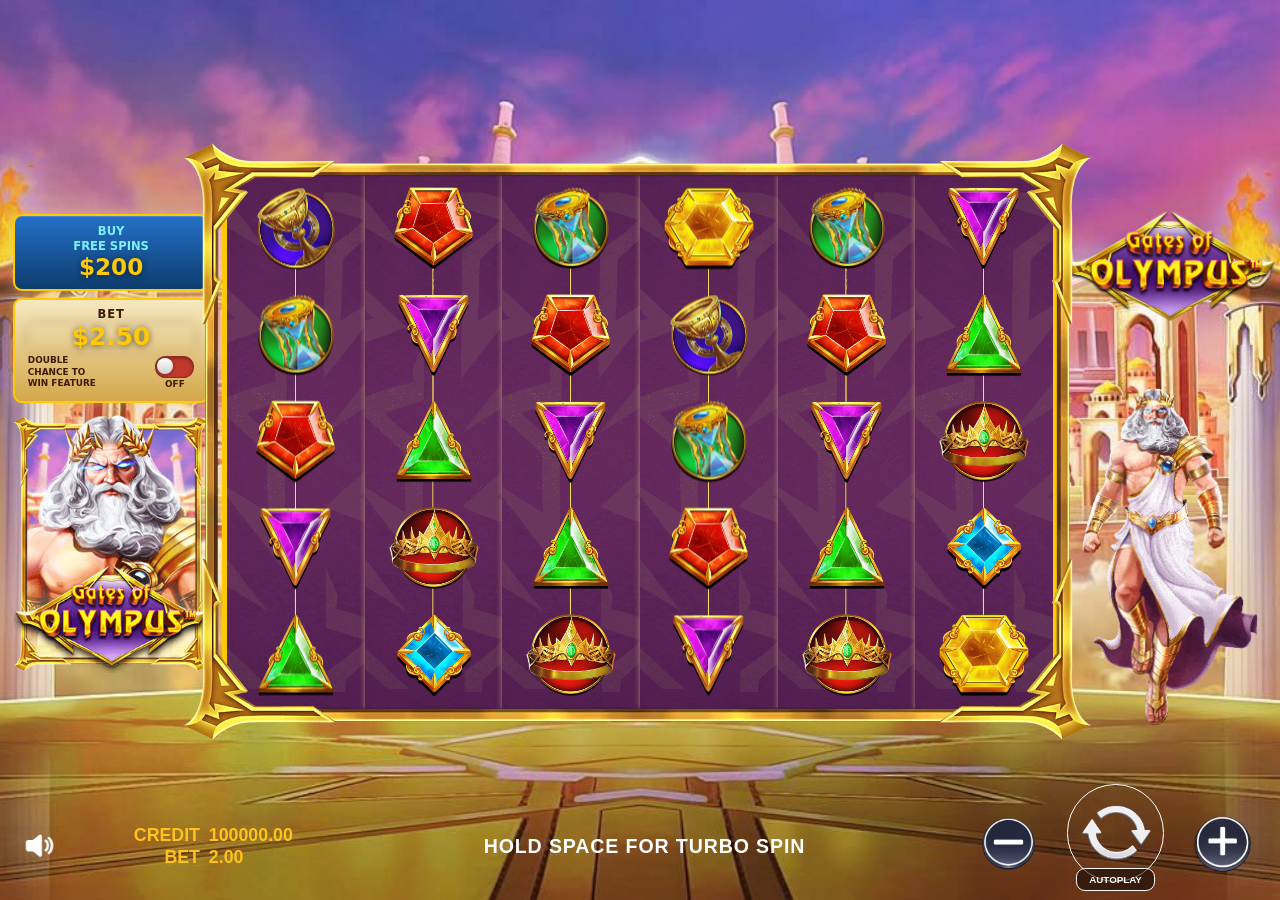
==== docs/index.html @ 94fde140 "test build" ====
<!doctype html>
<html lang="en">
	<head>
		<meta charset="UTF-8">
		<meta name="viewport" content="width=device-width, initial-scale=1.0">
		<link rel="shortcut icon" href="./assets/img/favicon.ico">
		<title>Gates of Olympus</title>
		<script type="module" crossorigin="" src="./js/index.min.js?v=1778188775209"></script>
		<link rel="modulepreload" crossorigin="" href="./js/common.min.js?v=1778188775209">
		<link rel="stylesheet" crossorigin="" href="./css/index.min.css?v=1778188775209">
	</head>
	<body>
		<div class="wrapper">
			<main class="page">
				<div class="page__container">
					<div class="game">
						<div class="game__wrap">
							<div class="game__mobile-logo">
								<source srcset="./assets/img/logo-mobile.png" type="image/png">
								<img alt="Logo" src="./assets/img/logo-mobile.png">
							</div>
							<div class="game__amount">
								<source srcset="./assets/img/board.png" type="image/png">
								<img alt="" src="./assets/img/board.png">
								<div class="game__amount-content">
									<span class="game__amount-label">WIN</span>
									<span class="game__amount-value">0.00</span>
								</div>
							</div>
							<div class="game__field">
								<div class="game__left">
									<div class="side-panel">
										<div class="side-panel__buy">
											<span class="side-panel__buy-label">
												BUY
												<br>
												FREE SPINS
											</span>
											<span class="side-panel__buy-price">$200</span>
										</div>
										<div class="side-panel__bet">
											<span class="side-panel__bet-label">BET</span>
											<span class="side-panel__bet-amount">$2.50</span>
											<div class="side-panel__bet-footer">
												<span class="side-panel__bet-desc">
													DOUBLE
													<br>
													CHANCE TO
													<br>
													WIN FEATURE
												</span>
												<button class="side-panel__toggle" aria-pressed="false">
													<span class="side-panel__toggle-track">
														<span class="side-panel__toggle-thumb"></span>
													</span>
													<span class="side-panel__toggle-label">OFF</span>
												</button>
											</div>
										</div>
										<div class="side-panel__poster">
											<source srcset="./assets/img/zeus-poster.png" type="image/png">
											<img alt="Zeus poster" src="./assets/img/zeus-poster.png">
										</div>
									</div>
								</div>
								<div class="drum">
									<div class="drum__spinner">
										<div class="drum__column">
											<div class="drum__image">
												<source srcset="./assets/img/icon/icon-1.png" type="image/png">
												<img alt="Icon game" src="./assets/img/icon/icon-1.png">
											</div>
											<div class="drum__image">
												<source srcset="./assets/img/icon/icon-2.png" type="image/png">
												<img alt="Icon game" src="./assets/img/icon/icon-2.png">
											</div>
											<div class="drum__image">
												<source srcset="./assets/img/icon/icon-3.png" type="image/png">
												<img alt="Icon game" src="./assets/img/icon/icon-3.png">
											</div>
											<div class="drum__image">
												<source srcset="./assets/img/icon/icon-4.png" type="image/png">
												<img alt="Icon game" src="./assets/img/icon/icon-4.png">
											</div>
											<div class="drum__image">
												<source srcset="./assets/img/icon/icon-5.png" type="image/png">
												<img alt="Icon game" src="./assets/img/icon/icon-5.png">
											</div>
										</div>
										<div class="drum__column">
											<div class="drum__image">
												<source srcset="./assets/img/icon/icon-5.png" type="image/png">
												<img alt="Icon game" src="./assets/img/icon/icon-5.png">
											</div>
											<div class="drum__image">
												<source srcset="./assets/img/icon/icon-6.png" type="image/png">
												<img alt="Icon game" src="./assets/img/icon/icon-6.png">
											</div>
											<div class="drum__image">
												<source srcset="./assets/img/icon/icon-7.png" type="image/png">
												<img alt="Icon game" src="./assets/img/icon/icon-7.png">
											</div>
											<div class="drum__image">
												<source srcset="./assets/img/icon/icon-8.png" type="image/png">
												<img alt="Icon game" src="./assets/img/icon/icon-8.png">
											</div>
											<div class="drum__image">
												<source srcset="./assets/img/icon/icon-1.png" type="image/png">
												<img alt="Icon game" src="./assets/img/icon/icon-1.png">
											</div>
										</div>
										<div class="drum__column">
											<div class="drum__image">
												<source srcset="./assets/img/icon/icon-1.png" type="image/png">
												<img alt="Icon game" src="./assets/img/icon/icon-1.png">
											</div>
											<div class="drum__image">
												<source srcset="./assets/img/icon/icon-2.png" type="image/png">
												<img alt="Icon game" src="./assets/img/icon/icon-2.png">
											</div>
											<div class="drum__image">
												<source srcset="./assets/img/icon/icon-3.png" type="image/png">
												<img alt="Icon game" src="./assets/img/icon/icon-3.png">
											</div>
											<div class="drum__image">
												<source srcset="./assets/img/icon/icon-4.png" type="image/png">
												<img alt="Icon game" src="./assets/img/icon/icon-4.png">
											</div>
											<div class="drum__image">
												<source srcset="./assets/img/icon/icon-5.png" type="image/png">
												<img alt="Icon game" src="./assets/img/icon/icon-5.png">
											</div>
										</div>
										<div class="drum__column">
											<div class="drum__image">
												<source srcset="./assets/img/icon/icon-5.png" type="image/png">
												<img alt="Icon game" src="./assets/img/icon/icon-5.png">
											</div>
											<div class="drum__image">
												<source srcset="./assets/img/icon/icon-6.png" type="image/png">
												<img alt="Icon game" src="./assets/img/icon/icon-6.png">
											</div>
											<div class="drum__image">
												<source srcset="./assets/img/icon/icon-7.png" type="image/png">
												<img alt="Icon game" src="./assets/img/icon/icon-7.png">
											</div>
											<div class="drum__image">
												<source srcset="./assets/img/icon/icon-8.png" type="image/png">
												<img alt="Icon game" src="./assets/img/icon/icon-8.png">
											</div>
											<div class="drum__image">
												<source srcset="./assets/img/icon/icon-1.png" type="image/png">
												<img alt="Icon game" src="./assets/img/icon/icon-1.png">
											</div>
										</div>
										<div class="drum__column">
											<div class="drum__image">
												<source srcset="./assets/img/icon/icon-1.png" type="image/png">
												<img alt="Icon game" src="./assets/img/icon/icon-1.png">
											</div>
											<div class="drum__image">
												<source srcset="./assets/img/icon/icon-2.png" type="image/png">
												<img alt="Icon game" src="./assets/img/icon/icon-2.png">
											</div>
											<div class="drum__image">
												<source srcset="./assets/img/icon/icon-3.png" type="image/png">
												<img alt="Icon game" src="./assets/img/icon/icon-3.png">
											</div>
											<div class="drum__image">
												<source srcset="./assets/img/icon/icon-4.png" type="image/png">
												<img alt="Icon game" src="./assets/img/icon/icon-4.png">
											</div>
											<div class="drum__image">
												<source srcset="./assets/img/icon/icon-5.png" type="image/png">
												<img alt="Icon game" src="./assets/img/icon/icon-5.png">
											</div>
										</div>
										<div class="drum__column">
											<div class="drum__image">
												<source srcset="./assets/img/icon/icon-5.png" type="image/png">
												<img alt="Icon game" src="./assets/img/icon/icon-5.png">
											</div>
											<div class="drum__image">
												<source srcset="./assets/img/icon/icon-6.png" type="image/png">
												<img alt="Icon game" src="./assets/img/icon/icon-6.png">
											</div>
											<div class="drum__image">
												<source srcset="./assets/img/icon/icon-7.png" type="image/png">
												<img alt="Icon game" src="./assets/img/icon/icon-7.png">
											</div>
											<div class="drum__image">
												<source srcset="./assets/img/icon/icon-8.png" type="image/png">
												<img alt="Icon game" src="./assets/img/icon/icon-8.png">
											</div>
											<div class="drum__image">
												<source srcset="./assets/img/icon/icon-1.png" type="image/png">
												<img alt="Icon game" src="./assets/img/icon/icon-1.png">
											</div>
										</div>
									</div>
								</div>
								<div class="game__right">
									<div class="game__logo">
										<source srcset="./assets/img/logo.png" type="image/png">
										<img alt="Logo" src="./assets/img/logo.png">
									</div>
									<div class="game__zeus">
										<source srcset="./assets/img/zeus.gif" type="image/gif">
										<img alt="Zeus" src="./assets/img/zeus.gif">
									</div>
								</div>
							</div>
						</div>
						<div class="menu">
							<div class="menu__container">
								<div class="menu__left">
									<div class="menu__wrap-icon">
										<a href="#" class="menu__sound">
											<source srcset="./assets/img/button/sound.png" type="image/png">
											<img alt="Sound" src="./assets/img/button/sound.png">
										</a>
									</div>
									<div class="menu__bonus">
										<div class="menu__balance-row">
											<span>Credit</span>
											<div class="menu__info">
												<span class="number">100,000.00</span>
											</div>
										</div>
										<div class="menu__bet-row">
											<span>Bet</span>
											<div class="menu__credit">
												<span class="number">2.00</span>
											</div>
										</div>
									</div>
								</div>
								<div class="menu__center">
									<p class="menu__title">HOLD SPACE FOR TURBO SPIN</p>
								</div>
								<div class="menu__right">
									<a href="#" class="menu__minus menu__button-arrow bottom">
										<source srcset="./assets/img/button/minus.png" type="image/png">
										<img alt="Minus" src="./assets/img/button/minus.png">
									</a>
									<a href="#" class="menu__button-spin">
										<source srcset="./assets/img/button/arrows.png" type="image/png">
										<img alt="Spin" src="./assets/img/button/arrows.png">
										<div class="menu__button-auto">
											<span class="menu__autoplay-label">AUTOPLAY</span>
										</div>
									</a>
									<a href="#" class="menu__plus menu__button-arrow">
										<source srcset="./assets/img/button/plus.png" type="image/png">
										<img alt="Plus" src="./assets/img/button/plus.png">
									</a>
								</div>
							</div>
						</div>
						<div class="popup">
							<div class="popup__overlay"></div>
							<div class="popup__content">
								<div class="popup__inner">
									<h2 class="popup__title">Congratulations!</h2>
									<p class="popup__text">Ready to continue playing?</p>
									<a class="cta-button" href="#">Download Now</a>
								</div>
							</div>
						</div>
					</div>
				</div>
			</main>
		</div>
		<div class="rotate-overlay">
			<div class="rotate-overlay__content">
				<svg xmlns="http://www.w3.org/2000/svg" viewbox="0 0 24 24" fill="none" stroke="currentColor" stroke-width="1.5">
					<rect x="4" y="2" width="16" height="20" rx="2"></rect>
					<path d="M12 18h.01"></path>
				</svg>
				<p>Please rotate your device to portrait mode</p>
			</div>
		</div>
	</body>
</html>
---- docs/css/index.min.css ----
*{padding:0;margin:0;border:0rem}*,*:before,*:after{box-sizing:border-box}*:before,*:after{display:inline-block}html,body{height:100%}body{line-height:1;scrollbar-gutter:stable;-ms-text-size-adjust:100%;-moz-text-size-adjust:100%;-webkit-text-size-adjust:100%;-webkit-font-smoothing:antialiased;-moz-osx-font-smoothing:grayscale}input,button,textarea{font-family:inherit;font-size:inherit;line-height:inherit;color:inherit;background-color:transparent}input,textarea{width:100%}label{display:inline-block}button,select,option{cursor:pointer}a{display:inline-block;color:inherit;text-decoration:none}ul li{list-style:none}img{max-width:100%;height:auto;vertical-align:middle}h1,h2,h3,h4,h5,h6{font-weight:inherit;font-size:inherit}address{font-style:normal}body{min-width:23.4375rem;color:#000;font-family:system-ui,-apple-system,BlinkMacSystemFont,Segoe UI,Roboto,sans-serif;font-size:1rem}[data-fls-scrolllock] body{overflow:hidden;touch-action:none;overscroll-behavior:none}.wrapper{min-height:100%;display:flex;flex-direction:column;overflow:clip}.wrapper>main{flex:1 1 auto}.wrapper>*{min-width:0}.rotate-overlay{display:none;position:fixed;top:0;left:0;width:100%;height:100vh;height:100dvh;z-index:99999;background:#000;align-items:center;justify-content:center}.rotate-overlay__content{display:flex;flex-direction:column;align-items:center;gap:1.5rem;color:#fff;text-align:center;padding:1.25rem}.rotate-overlay__content svg{width:6.25rem;height:6.25rem;animation:rotate-hint 1.5s ease-in-out infinite alternate}.rotate-overlay__content p{font-size:2.5rem;max-width:36rem;line-height:1.4}@keyframes rotate-hint{0%{transform:rotate(0)}to{transform:rotate(-90deg)}}.page{background:url(../assets/img/bg.jpg) center/cover no-repeat;min-height:100vh;min-height:100dvh;display:flex;align-items:center;justify-content:center}.page__container{display:flex;align-items:center;justify-content:center;height:100%;width:100%}.game{width:100%;height:max-content;position:relative;z-index:5;margin-bottom:5rem}.game__wrap{width:100%;height:100%;display:flex;flex-direction:column;align-items:center}.game__amount{display:flex;align-items:center;justify-content:center;max-width:28.75rem;margin-bottom:-1.25rem;position:relative;z-index:2;opacity:0;transition:opacity .4s ease}.game__amount.visible{opacity:1}.game__amount img{width:100%;height:100%;display:block}.game__amount-content{position:absolute;inset:0;display:flex;flex-direction:column;align-items:center;justify-content:center;pointer-events:none;margin-bottom:0.5rem}.game__amount-label{font-family:Arial Black,Arial,sans-serif;font-size:0.875rem;font-weight:900;text-transform:uppercase;letter-spacing:0.1875rem;color:#fdc909;text-shadow:0 0.0625rem 0.25rem rgba(0,0,0,.7);line-height:1}.game__amount-value{font-family:Arial Black,Arial,sans-serif;font-size:1.75rem;font-weight:900;line-height:1.1;background:linear-gradient(180deg,#fff7a0,gold 40%,#ff8c00);-webkit-background-clip:text;background-clip:text;color:transparent;-webkit-text-stroke:0.0625rem rgba(180,80,0,.4);filter:drop-shadow(0 0.125rem 0.375rem rgba(0,0,0,.6))}.game__amount.win-enter .game__amount-value{animation:winAmountPop .5s cubic-bezier(.34,1.56,.64,1) forwards}@keyframes winAmountPop{0%{transform:scale(.4);opacity:0}60%{transform:scale(1.15);opacity:1}to{transform:scale(1);opacity:1}}.game__field{display:flex;align-items:center;justify-content:space-between;gap:0.3125rem;width:100%}.game__left{display:flex;align-items:center;justify-content:center}.game__right{display:flex;flex-direction:column;justify-content:space-around;gap:2.5rem}.game__left,.game__right{max-width:13.75rem;width:100%}.game__logo img{width:100%;height:100%;scale:1.25}.game__zeus img{width:100%;height:100%;scale:1.35}.game__mobile-logo{display:none}.side-panel{display:flex;flex-direction:column;gap:0.5rem;width:100%}.side-panel__buy{background:linear-gradient(180deg,#2470c8,#0d3d6e);border:0.1875rem solid #fdc909;border-radius:0.625rem;padding:0.625rem 0.875rem;text-align:center;box-shadow:0 0 0.75rem #f6c98b80,inset 0 0.0625rem #ffffff26;transition:transform .2s ease}.side-panel__buy-label{display:block;color:#7ef0ff;font-size:0.8125rem;font-weight:900;text-transform:uppercase;line-height:1.25;letter-spacing:.0.3125rem}.side-panel__buy-price{display:block;font-size:1.625rem;font-weight:900;margin-top:0.125rem;line-height:1.1;color:#fdc909;filter:drop-shadow(0 0.125rem 0.25rem rgba(0,0,0,.6))}.side-panel__bet{background:url(../../../assets/img/panel-bg.png) center/cover no-repeat,linear-gradient(180deg,#f5e8c0,#d4a84b);border:0.1875rem solid #fdc909;border-radius:0.625rem;padding:0.625rem 0.875rem 0.75rem;text-align:center;box-shadow:0 0 0.625rem #f6c98b66}.side-panel__bet-label{display:block;color:#3d1a00;font-size:0.8125rem;font-weight:900;text-transform:uppercase;letter-spacing:0.0625rem;line-height:1;margin-bottom:0.125rem}.side-panel__bet-amount{display:block;font-size:1.75rem;font-weight:900;line-height:1.1;color:#fdc909;box-shadow:0 0 0.625rem #f6c98b66;filter:drop-shadow(0 0.125rem 0.25rem rgba(0,0,0,.6))}.side-panel__bet-footer{display:flex;align-items:center;justify-content:space-between;gap:0.375rem;margin-top:0.375rem}.side-panel__bet-desc{color:#3d1a00;font-size:0.625rem;font-weight:900;text-transform:uppercase;line-height:1.3;text-align:left}.side-panel__toggle{background:none;border:none;padding:0;cursor:pointer;display:flex;flex-direction:column;align-items:center;gap:0.1875rem;flex-shrink:0;-webkit-tap-highlight-color:transparent}.side-panel__toggle-track{display:block;width:2.75rem;height:1.5rem;background:#c0392b;border-radius:0.75rem;border:0.125rem solid rgba(0,0,0,.25);position:relative;transition:background .25s ease;box-shadow:inset 0 0.125rem 0.25rem #0000004d}.side-panel__toggle-thumb{display:block;width:1.125rem;height:1.125rem;background:linear-gradient(180deg,#fff,#d0d0d0);border-radius:50%;position:absolute;top:0.0625rem;left:0.0625rem;transition:transform .25s ease;box-shadow:0 0.0625rem 0.25rem #0006}.side-panel__toggle-label{display:block;color:#3d1a00;font-size:0.625rem;font-weight:900;text-transform:uppercase;letter-spacing:.0.3125rem;line-height:1}.side-panel__toggle[aria-pressed=true] .side-panel__toggle-track{background:#27ae60}.side-panel__toggle[aria-pressed=true] .side-panel__toggle-thumb{transform:translate(1.25rem)}.side-panel__toggle[aria-pressed=true] .side-panel__toggle-label{color:#1a5c00}.side-panel__poster img{width:100%;height:100%}.drum{display:flex;align-items:center;justify-content:space-around;position:relative;max-width:62.5rem;width:100%;padding:0.625rem;border-radius:1rem}.drum:after{position:absolute;content:"";top:52%;left:50%;width:115%;height:122%;transform:translate(-50%,-50%);background:url(../assets/img/frame.png) center/cover no-repeat;z-index:10;pointer-events:none}.drum__spinner{width:100%;height:100%;display:grid;grid-template-columns:repeat(6,1fr);position:relative;z-index:10;border:0.375rem solid #fdc909;box-shadow:0 0 0.375rem #f6c98b99;border-radius:0.75rem;overflow:hidden}.drum__column{position:relative;overflow:hidden;z-index:10;background:url(../assets/img/bg-spin.png) center/cover no-repeat;box-shadow:0 0 0.375rem #f6c98b99;height:37.5rem}.drum__column:not(:first-child),.drum__column:not(:last-child){margin:0.125rem .0.3125rem}.drum__strip{display:flex;flex-direction:column;will-change:transform;filter:blur(0);transition:filter .3s ease-in-out}.drum__strip.active{filter:blur(0.0625rem)}.drum__image{display:flex;align-items:center;justify-content:center;width:100%;height:7.5rem;flex-shrink:0;padding:0.875rem}.drum__image img{max-width:100%;max-height:100%;width:auto;height:100%;object-fit:contain}.bigwin-animation{animation:pulse .3s ease-in-out infinite alternate}.smallwin-animation{animation:pulse .5s ease-in-out 2}@keyframes pulse{0%{box-shadow:0 0 0.375rem #f6c98b99}to{box-shadow:0 0 1.875rem #ffd700e6,0 0 3.75rem #ffd70080}}.win-fire{position:absolute;inset:0;background:url(../../../assets/img/win-fire.webp) center/cover no-repeat;pointer-events:none;z-index:1;border-radius:0.25rem;opacity:0;animation:winFireAppear .3s ease forwards}@keyframes winFireAppear{0%{opacity:0;transform:scale(.9)}to{opacity:.75;transform:scale(1)}}.drum__image.winning img{position:relative;z-index:2}.win-flash{position:absolute;width:1.25rem;height:1.25rem;background:radial-gradient(circle,rgb(255,255,255) 0%,rgba(255,215,0,.8) 50%,transparent 70%);border-radius:50%;pointer-events:none;animation:flash .6s ease-out forwards;z-index:100}@keyframes flash{0%{transform:scale(0);opacity:1}to{transform:scale(3);opacity:0}}.win-line-svg{opacity:0;transition:opacity .3s ease}.win-line-svg.visible{opacity:1}.win-line{fill:none;stroke:#fc0;stroke-linecap:round;stroke-linejoin:round;filter:drop-shadow(0 0 0.5rem rgba(255,200,0,.8)) drop-shadow(0 0 0.9375rem rgba(255,150,0,.6));animation:lineGlow .5s ease-in-out infinite alternate}.win-line-dot{fill:#fff;stroke:#fc0;filter:drop-shadow(0 0 0.375rem rgba(255,200,0,.9));animation:dotPulse .4s ease-in-out infinite alternate}@keyframes lineGlow{0%{filter:drop-shadow(0 0 0.5rem rgba(255,200,0,.8)) drop-shadow(0 0 0.9375rem rgba(255,150,0,.6))}to{filter:drop-shadow(0 0 0.75rem rgb(255,200,0)) drop-shadow(0 0 1.5625rem rgba(255,150,0,.8))}}@keyframes dotPulse{0%{opacity:.8}to{opacity:1}}.drum__image.dimmed{filter:brightness(.4);transition:filter .3s ease}.drum__image.winning{animation:wobble .4s ease-in-out infinite;filter:brightness(1.1) drop-shadow(0 0 0.5rem rgba(255,215,0,.8));z-index:20;position:relative}@keyframes wobble{0%{transform:rotate(0)}25%{transform:rotate(5deg)}50%{transform:rotate(0)}75%{transform:rotate(-5deg)}to{transform:rotate(0)}}.paylines-svg{opacity:0;transition:opacity .3s ease}.paylines-svg.visible{opacity:1}.payline{fill:none;stroke:#fdc909;stroke-linecap:round;stroke-linejoin:round;paint-order:stroke fill;filter:drop-shadow(0 0 0.25rem rgba(0,0,0,.5))}.payline-stroke{fill:none;stroke:#d53404;stroke-linecap:round;stroke-linejoin:round}.menu{font-family:Arial Black,Arial,sans-serif;position:fixed;bottom:0;left:0;width:100%;height:7.5rem;z-index:10;color:#fff;padding:0.625rem 0;text-transform:uppercase}.menu img{width:100%;height:100%}.menu__container{display:flex;align-items:center;justify-content:space-between;height:100%}.menu__left{display:flex;align-items:center;justify-content:space-between;gap:1.25rem}.menu__wrap-icon{display:flex;align-items:center;justify-content:center}.menu__column{display:flex;flex-direction:column}.menu__sound,.menu__button-spin,.menu__minus,.menu__plus{width:2.5rem;height:2.5rem;transition:all .3s ease;position:relative}.menu__sound:hover,.menu__button-spin:hover,.menu__minus:hover,.menu__plus:hover{transform:scale(1.1)}.menu__sound:active,.menu__button-spin:active,.menu__minus:active,.menu__plus:active{transform:scale(.95)}.menu__button-spin{padding:0.5rem 0.125rem 0.125rem;width:6.875rem;height:6.875rem;border-radius:50%;border:0.125rem solid #fff;display:flex;align-items:center;justify-content:center;position:relative;margin-bottom:1.875rem}.menu__button-spin img{animation:spin-attention 5s ease-in-out infinite;transform-origin:center;object-fit:contain}@keyframes spin-attention{0%{transform:rotate(0)}10%{transform:rotate(20deg)}20%{transform:rotate(-15deg)}30%{transform:rotate(10deg)}40%{transform:rotate(0)}to{transform:rotate(0)}}.menu__button-spin.disabled{pointer-events:none;opacity:.6;filter:grayscale(1)}.menu__button-spin.disabled img{animation-play-state:paused}.menu__sound{width:3.75rem;height:3.75rem}.menu__sound.sound-off{opacity:.5;filter:grayscale(1)}.menu__sound.sound-off:before,.menu__sound.sound-off:after{content:"";position:absolute;top:50%;left:50%;width:100%;height:0.125rem;background:red;transform-origin:center;z-index:2;box-shadow:0 0 0.25rem #000c}.menu__sound.sound-off:before{transform:translate(-50%,-50%) rotate(45deg)}.menu__sound.sound-off:after{transform:translate(-50%,-50%) rotate(-45deg)}.menu__sound.sound-off:hover{opacity:.7}.menu__balance-row,.menu__bet-row{display:grid;grid-template-columns:1fr 1fr;gap:0.625rem;font-weight:700;font-size:1.25rem;line-height:120%}.menu__balance-row span:first-child,.menu__bet-row span:first-child{text-align:right;color:#ffc21b}.menu__credit,.menu__info{width:8.125rem}.menu__title{font-size:1.375rem;font-weight:900;line-height:120%;text-transform:uppercase;letter-spacing:0.0625rem}.menu__bet-display{margin-top:0.375rem}.menu__bet-display span:first-child{color:#ffc21b}.menu__autoplay-label{display:block;color:#fff;font-size:0.6875rem;font-weight:900;text-align:center;text-transform:uppercase;letter-spacing:.0.3125rem}.menu__button-auto{display:flex;flex-direction:column;align-items:center;justify-content:center;background:#00000080;border:0.125rem solid rgb(255,255,255);border-radius:0.625rem;padding:0.375rem 0.875rem;min-width:5rem;transition:all .2s ease;position:absolute;bottom:-10%}.menu__button-auto:hover{background:#000000b3;border-color:#fdc909}.menu__right{display:flex;align-items:center;justify-content:space-between;gap:0.9375rem;transition:opacity .3s ease}.menu__right.hidden{opacity:0;transform:scale(.8);pointer-events:none}.menu__right span{display:inline-block}.menu__minus,.menu__plus{width:6.25rem;height:6.25rem;border-radius:50%;overflow:hidden}.popup{position:fixed;top:0;left:0;width:100%;height:100%;z-index:1000;opacity:0;visibility:hidden;transition:opacity .5s ease,visibility .5s ease}.popup.show{opacity:1;visibility:visible}.popup.show .popup__overlay{opacity:1}.popup.show .popup__content{scale:1;opacity:1}.popup__overlay{position:absolute;top:0;left:0;width:100%;height:100%;background:#000000a6;-webkit-backdrop-filter:blur(0.625rem);backdrop-filter:blur(0.625rem);opacity:0;transition:opacity .5s ease}.popup__content{position:absolute;top:50%;left:50%;transform:translate(-50%,-50%);scale:.7;opacity:0;transition:all .5s cubic-bezier(.68,-.55,.265,1.55);z-index:100}.popup__inner{background-color:#5b2457;border:0.25rem solid #ffd700;border-radius:1.875rem;padding:3.125rem 3.75rem;text-align:center;box-shadow:0 1.25rem 3.75rem #ffd7004d,0 0 2.5rem #ff6b9d66,inset 0 0.125rem 1.25rem #ffffff1a;position:relative;overflow:hidden;display:flex;flex-direction:column;align-items:center;justify-content:center}.popup__title{font-size:3rem;font-weight:700;color:gold;text-shadow:0 0 1.25rem rgba(255,215,0,.5),0 0.25rem 0.5rem rgba(0,0,0,.5);margin-bottom:1.25rem;text-transform:uppercase;letter-spacing:0.125rem;animation:titleGlow 2s ease-in-out infinite}.popup__text{font-size:1.5rem;font-weight:600;color:#fff;margin-bottom:2.5rem;text-shadow:0 0.125rem 0.25rem rgba(0,0,0,.5)}.cta-button{background-color:#298c01;color:#fff;padding:0.9375rem 1.5625rem;font-size:1.375rem;font-weight:700;border-radius:0.75rem;border:0.125rem solid #fff;text-align:center;animation:ctaPulse 1.5s ease-in-out infinite}@keyframes ctaPulse{0%{transform:scale(1);box-shadow:0 0 #298c01b3}50%{transform:scale(1.05);box-shadow:0 0 1.25rem 0.625rem #298c014d}to{transform:scale(1);box-shadow:0 0 #298c0100}}.confetti-canvas{position:fixed;top:0;left:0;width:100%;height:100%;pointer-events:none;z-index:99;opacity:0;transition:opacity .3s ease}.popup.show .confetti-canvas{opacity:1}.confetti-canvas canvas{display:block}@media not (max-width:90em){[class*=__container]{padding-left:0.9375rem}[class*=__container]{padding-right:0.9375rem}}@media (max-width:90em)and (pointer:coarse){.drum:after{display:none!important}}@media (max-width:75em)and (pointer:coarse){.game__field{justify-content:center}.game__left,.game__right{display:none!important}.menu__center{display:none}}@media (max-width:61.99875em)and (pointer:coarse){.menu__right{right:3%;top:-135%}}@media (max-height:50em)and (pointer:coarse){.drum__column{height:27.5rem}.drum__image{height:6.875rem}}@media (max-width:47.99875em)and (pointer:coarse){.page{align-items:flex-start}.page__container{padding-top:1.25rem;flex-direction:column}.game__amount-label{font-size:0.875rem}.game__amount-value{font-size:1.75rem}.game__mobile-logo{display:block;max-width:25rem;width:100%}.game__mobile-logo img{width:100%;height:100%}.side-panel{display:none}.drum__spinner{grid-template-columns:repeat(3,1fr)}.drum__column{height:26.25rem}.drum__column:nth-child(4),.drum__column:nth-child(5){display:none}.drum__image{height:8.75rem;padding:0.625rem}.menu__column{flex-direction:column}.menu__button-spin{width:5.625rem;height:5.625rem}.menu__balance-row,.menu__bet-row{grid-template-columns:1fr;gap:0}.menu__balance-row span:first-child,.menu__bet-row span:first-child{text-align:left}.menu__bet-row{margin-top:0.625rem}.menu__button-auto{font-size:0.75rem;padding-inline:0.5rem;bottom:-15%}.menu__right{top:-20%;gap:0.3125rem}.menu__minus,.menu__plus{width:3.75rem;height:3.75rem}.popup__inner{padding:2.5rem 1.875rem;border-radius:1.25rem;border-width:0.1875rem}.popup__title{font-size:1.5rem;margin-bottom:0.9375rem}.popup__text{font-size:1rem;margin-bottom:1.875rem}}@media (pointer:coarse)and (orientation:landscape)and (max-height:31.25rem){.rotate-overlay{display:flex;overflow:hidden;touch-action:none;overscroll-behavior:none}}@media (max-width:29.99875em)and (pointer:coarse){.menu{height:9.375rem}.menu__container{position:relative}.menu__left{align-items:flex-end;gap:0}.menu__column{flex-direction:row}.menu__right{right:0.9375rem}}@media (max-width:29.99875em)and (max-height:50em)and (pointer:coarse){.drum__column{height:19.6875rem!important}.drum__image{height:6.5625rem!important}}@media (max-width:29.99875em){.menu__sound{position:absolute;top:-40%;left:0.9375rem}}@media (not (max-width:23.4375em))and (max-width:90em){[class*=__container]{padding-left:clamp(0.9375rem,0.9375rem + 0vw,0.9375rem)}[class*=__container]{padding-right:clamp(0.9375rem,0.9375rem + 0vw,0.9375rem)}}@media (max-width:23.4375em){[class*=__container]{padding-left:0.9375rem}[class*=__container]{padding-right:0.9375rem}}@media (max-width:1.875em)and (pointer:coarse){.menu{height:auto}.menu__container{width:100%;flex-direction:column}.menu__left{width:100%;flex-direction:row-reverse}.menu__column{flex-direction:row}.menu__sound,.menu__button-spin,.menu__minus,.menu__plus{width:3.75rem;height:3.75rem}.menu__right{position:absolute;top:-135%;right:3%}}
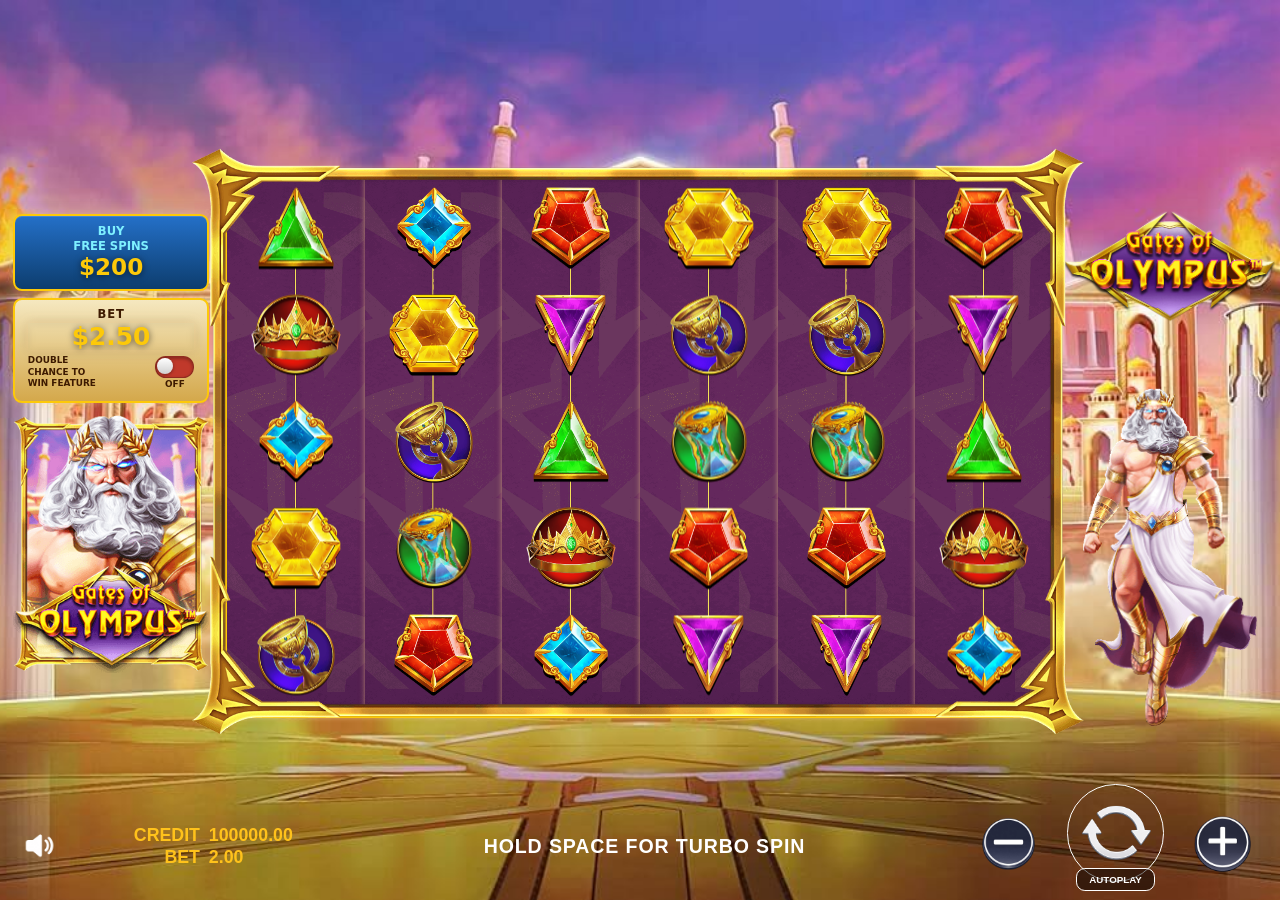
==== commit 14ea11a0: "build fixed" ====
--- a/docs/index.html
+++ b/docs/index.html
@@ -5,9 +5,9 @@
 		<meta name="viewport" content="width=device-width, initial-scale=1.0">
 		<link rel="shortcut icon" href="./assets/img/favicon.ico">
 		<title>Gates of Olympus</title>
-		<script type="module" crossorigin="" src="./js/index.min.js?v=1778188775209"></script>
-		<link rel="modulepreload" crossorigin="" href="./js/common.min.js?v=1778188775209">
-		<link rel="stylesheet" crossorigin="" href="./css/index.min.css?v=1778188775209">
+		<script type="module" crossorigin="" src="./js/index.min.js?v=1778190521930"></script>
+		<link rel="modulepreload" crossorigin="" href="./js/common.min.js?v=1778190521930">
+		<link rel="stylesheet" crossorigin="" href="./css/index.min.css?v=1778190521930">
 	</head>
 	<body>
 		<div class="wrapper">
--- a/docs/css/index.min.css
+++ b/docs/css/index.min.css
@@ -1 +1 @@
-*{padding:0;margin:0;border:0rem}*,*:before,*:after{box-sizing:border-box}*:before,*:after{display:inline-block}html,body{height:100%}body{line-height:1;scrollbar-gutter:stable;-ms-text-size-adjust:100%;-moz-text-size-adjust:100%;-webkit-text-size-adjust:100%;-webkit-font-smoothing:antialiased;-moz-osx-font-smoothing:grayscale}input,button,textarea{font-family:inherit;font-size:inherit;line-height:inherit;color:inherit;background-color:transparent}input,textarea{width:100%}label{display:inline-block}button,select,option{cursor:pointer}a{display:inline-block;color:inherit;text-decoration:none}ul li{list-style:none}img{max-width:100%;height:auto;vertical-align:middle}h1,h2,h3,h4,h5,h6{font-weight:inherit;font-size:inherit}address{font-style:normal}body{min-width:23.4375rem;color:#000;font-family:system-ui,-apple-system,BlinkMacSystemFont,Segoe UI,Roboto,sans-serif;font-size:1rem}[data-fls-scrolllock] body{overflow:hidden;touch-action:none;overscroll-behavior:none}.wrapper{min-height:100%;display:flex;flex-direction:column;overflow:clip}.wrapper>main{flex:1 1 auto}.wrapper>*{min-width:0}.rotate-overlay{display:none;position:fixed;top:0;left:0;width:100%;height:100vh;height:100dvh;z-index:99999;background:#000;align-items:center;justify-content:center}.rotate-overlay__content{display:flex;flex-direction:column;align-items:center;gap:1.5rem;color:#fff;text-align:center;padding:1.25rem}.rotate-overlay__content svg{width:6.25rem;height:6.25rem;animation:rotate-hint 1.5s ease-in-out infinite alternate}.rotate-overlay__content p{font-size:2.5rem;max-width:36rem;line-height:1.4}@keyframes rotate-hint{0%{transform:rotate(0)}to{transform:rotate(-90deg)}}.page{background:url(../assets/img/bg.jpg) center/cover no-repeat;min-height:100vh;min-height:100dvh;display:flex;align-items:center;justify-content:center}.page__container{display:flex;align-items:center;justify-content:center;height:100%;width:100%}.game{width:100%;height:max-content;position:relative;z-index:5;margin-bottom:5rem}.game__wrap{width:100%;height:100%;display:flex;flex-direction:column;align-items:center}.game__amount{display:flex;align-items:center;justify-content:center;max-width:28.75rem;margin-bottom:-1.25rem;position:relative;z-index:2;opacity:0;transition:opacity .4s ease}.game__amount.visible{opacity:1}.game__amount img{width:100%;height:100%;display:block}.game__amount-content{position:absolute;inset:0;display:flex;flex-direction:column;align-items:center;justify-content:center;pointer-events:none;margin-bottom:0.5rem}.game__amount-label{font-family:Arial Black,Arial,sans-serif;font-size:0.875rem;font-weight:900;text-transform:uppercase;letter-spacing:0.1875rem;color:#fdc909;text-shadow:0 0.0625rem 0.25rem rgba(0,0,0,.7);line-height:1}.game__amount-value{font-family:Arial Black,Arial,sans-serif;font-size:1.75rem;font-weight:900;line-height:1.1;background:linear-gradient(180deg,#fff7a0,gold 40%,#ff8c00);-webkit-background-clip:text;background-clip:text;color:transparent;-webkit-text-stroke:0.0625rem rgba(180,80,0,.4);filter:drop-shadow(0 0.125rem 0.375rem rgba(0,0,0,.6))}.game__amount.win-enter .game__amount-value{animation:winAmountPop .5s cubic-bezier(.34,1.56,.64,1) forwards}@keyframes winAmountPop{0%{transform:scale(.4);opacity:0}60%{transform:scale(1.15);opacity:1}to{transform:scale(1);opacity:1}}.game__field{display:flex;align-items:center;justify-content:space-between;gap:0.3125rem;width:100%}.game__left{display:flex;align-items:center;justify-content:center}.game__right{display:flex;flex-direction:column;justify-content:space-around;gap:2.5rem}.game__left,.game__right{max-width:13.75rem;width:100%}.game__logo img{width:100%;height:100%;scale:1.25}.game__zeus img{width:100%;height:100%;scale:1.35}.game__mobile-logo{display:none}.side-panel{display:flex;flex-direction:column;gap:0.5rem;width:100%}.side-panel__buy{background:linear-gradient(180deg,#2470c8,#0d3d6e);border:0.1875rem solid #fdc909;border-radius:0.625rem;padding:0.625rem 0.875rem;text-align:center;box-shadow:0 0 0.75rem #f6c98b80,inset 0 0.0625rem #ffffff26;transition:transform .2s ease}.side-panel__buy-label{display:block;color:#7ef0ff;font-size:0.8125rem;font-weight:900;text-transform:uppercase;line-height:1.25;letter-spacing:.0.3125rem}.side-panel__buy-price{display:block;font-size:1.625rem;font-weight:900;margin-top:0.125rem;line-height:1.1;color:#fdc909;filter:drop-shadow(0 0.125rem 0.25rem rgba(0,0,0,.6))}.side-panel__bet{background:url(../../../assets/img/panel-bg.png) center/cover no-repeat,linear-gradient(180deg,#f5e8c0,#d4a84b);border:0.1875rem solid #fdc909;border-radius:0.625rem;padding:0.625rem 0.875rem 0.75rem;text-align:center;box-shadow:0 0 0.625rem #f6c98b66}.side-panel__bet-label{display:block;color:#3d1a00;font-size:0.8125rem;font-weight:900;text-transform:uppercase;letter-spacing:0.0625rem;line-height:1;margin-bottom:0.125rem}.side-panel__bet-amount{display:block;font-size:1.75rem;font-weight:900;line-height:1.1;color:#fdc909;box-shadow:0 0 0.625rem #f6c98b66;filter:drop-shadow(0 0.125rem 0.25rem rgba(0,0,0,.6))}.side-panel__bet-footer{display:flex;align-items:center;justify-content:space-between;gap:0.375rem;margin-top:0.375rem}.side-panel__bet-desc{color:#3d1a00;font-size:0.625rem;font-weight:900;text-transform:uppercase;line-height:1.3;text-align:left}.side-panel__toggle{background:none;border:none;padding:0;cursor:pointer;display:flex;flex-direction:column;align-items:center;gap:0.1875rem;flex-shrink:0;-webkit-tap-highlight-color:transparent}.side-panel__toggle-track{display:block;width:2.75rem;height:1.5rem;background:#c0392b;border-radius:0.75rem;border:0.125rem solid rgba(0,0,0,.25);position:relative;transition:background .25s ease;box-shadow:inset 0 0.125rem 0.25rem #0000004d}.side-panel__toggle-thumb{display:block;width:1.125rem;height:1.125rem;background:linear-gradient(180deg,#fff,#d0d0d0);border-radius:50%;position:absolute;top:0.0625rem;left:0.0625rem;transition:transform .25s ease;box-shadow:0 0.0625rem 0.25rem #0006}.side-panel__toggle-label{display:block;color:#3d1a00;font-size:0.625rem;font-weight:900;text-transform:uppercase;letter-spacing:.0.3125rem;line-height:1}.side-panel__toggle[aria-pressed=true] .side-panel__toggle-track{background:#27ae60}.side-panel__toggle[aria-pressed=true] .side-panel__toggle-thumb{transform:translate(1.25rem)}.side-panel__toggle[aria-pressed=true] .side-panel__toggle-label{color:#1a5c00}.side-panel__poster img{width:100%;height:100%}.drum{display:flex;align-items:center;justify-content:space-around;position:relative;max-width:62.5rem;width:100%;padding:0.625rem;border-radius:1rem}.drum:after{position:absolute;content:"";top:52%;left:50%;width:115%;height:122%;transform:translate(-50%,-50%);background:url(../assets/img/frame.png) center/cover no-repeat;z-index:10;pointer-events:none}.drum__spinner{width:100%;height:100%;display:grid;grid-template-columns:repeat(6,1fr);position:relative;z-index:10;border:0.375rem solid #fdc909;box-shadow:0 0 0.375rem #f6c98b99;border-radius:0.75rem;overflow:hidden}.drum__column{position:relative;overflow:hidden;z-index:10;background:url(../assets/img/bg-spin.png) center/cover no-repeat;box-shadow:0 0 0.375rem #f6c98b99;height:37.5rem}.drum__column:not(:first-child),.drum__column:not(:last-child){margin:0.125rem .0.3125rem}.drum__strip{display:flex;flex-direction:column;will-change:transform;filter:blur(0);transition:filter .3s ease-in-out}.drum__strip.active{filter:blur(0.0625rem)}.drum__image{display:flex;align-items:center;justify-content:center;width:100%;height:7.5rem;flex-shrink:0;padding:0.875rem}.drum__image img{max-width:100%;max-height:100%;width:auto;height:100%;object-fit:contain}.bigwin-animation{animation:pulse .3s ease-in-out infinite alternate}.smallwin-animation{animation:pulse .5s ease-in-out 2}@keyframes pulse{0%{box-shadow:0 0 0.375rem #f6c98b99}to{box-shadow:0 0 1.875rem #ffd700e6,0 0 3.75rem #ffd70080}}.win-fire{position:absolute;inset:0;background:url(../../../assets/img/win-fire.webp) center/cover no-repeat;pointer-events:none;z-index:1;border-radius:0.25rem;opacity:0;animation:winFireAppear .3s ease forwards}@keyframes winFireAppear{0%{opacity:0;transform:scale(.9)}to{opacity:.75;transform:scale(1)}}.drum__image.winning img{position:relative;z-index:2}.win-flash{position:absolute;width:1.25rem;height:1.25rem;background:radial-gradient(circle,rgb(255,255,255) 0%,rgba(255,215,0,.8) 50%,transparent 70%);border-radius:50%;pointer-events:none;animation:flash .6s ease-out forwards;z-index:100}@keyframes flash{0%{transform:scale(0);opacity:1}to{transform:scale(3);opacity:0}}.win-line-svg{opacity:0;transition:opacity .3s ease}.win-line-svg.visible{opacity:1}.win-line{fill:none;stroke:#fc0;stroke-linecap:round;stroke-linejoin:round;filter:drop-shadow(0 0 0.5rem rgba(255,200,0,.8)) drop-shadow(0 0 0.9375rem rgba(255,150,0,.6));animation:lineGlow .5s ease-in-out infinite alternate}.win-line-dot{fill:#fff;stroke:#fc0;filter:drop-shadow(0 0 0.375rem rgba(255,200,0,.9));animation:dotPulse .4s ease-in-out infinite alternate}@keyframes lineGlow{0%{filter:drop-shadow(0 0 0.5rem rgba(255,200,0,.8)) drop-shadow(0 0 0.9375rem rgba(255,150,0,.6))}to{filter:drop-shadow(0 0 0.75rem rgb(255,200,0)) drop-shadow(0 0 1.5625rem rgba(255,150,0,.8))}}@keyframes dotPulse{0%{opacity:.8}to{opacity:1}}.drum__image.dimmed{filter:brightness(.4);transition:filter .3s ease}.drum__image.winning{animation:wobble .4s ease-in-out infinite;filter:brightness(1.1) drop-shadow(0 0 0.5rem rgba(255,215,0,.8));z-index:20;position:relative}@keyframes wobble{0%{transform:rotate(0)}25%{transform:rotate(5deg)}50%{transform:rotate(0)}75%{transform:rotate(-5deg)}to{transform:rotate(0)}}.paylines-svg{opacity:0;transition:opacity .3s ease}.paylines-svg.visible{opacity:1}.payline{fill:none;stroke:#fdc909;stroke-linecap:round;stroke-linejoin:round;paint-order:stroke fill;filter:drop-shadow(0 0 0.25rem rgba(0,0,0,.5))}.payline-stroke{fill:none;stroke:#d53404;stroke-linecap:round;stroke-linejoin:round}.menu{font-family:Arial Black,Arial,sans-serif;position:fixed;bottom:0;left:0;width:100%;height:7.5rem;z-index:10;color:#fff;padding:0.625rem 0;text-transform:uppercase}.menu img{width:100%;height:100%}.menu__container{display:flex;align-items:center;justify-content:space-between;height:100%}.menu__left{display:flex;align-items:center;justify-content:space-between;gap:1.25rem}.menu__wrap-icon{display:flex;align-items:center;justify-content:center}.menu__column{display:flex;flex-direction:column}.menu__sound,.menu__button-spin,.menu__minus,.menu__plus{width:2.5rem;height:2.5rem;transition:all .3s ease;position:relative}.menu__sound:hover,.menu__button-spin:hover,.menu__minus:hover,.menu__plus:hover{transform:scale(1.1)}.menu__sound:active,.menu__button-spin:active,.menu__minus:active,.menu__plus:active{transform:scale(.95)}.menu__button-spin{padding:0.5rem 0.125rem 0.125rem;width:6.875rem;height:6.875rem;border-radius:50%;border:0.125rem solid #fff;display:flex;align-items:center;justify-content:center;position:relative;margin-bottom:1.875rem}.menu__button-spin img{animation:spin-attention 5s ease-in-out infinite;transform-origin:center;object-fit:contain}@keyframes spin-attention{0%{transform:rotate(0)}10%{transform:rotate(20deg)}20%{transform:rotate(-15deg)}30%{transform:rotate(10deg)}40%{transform:rotate(0)}to{transform:rotate(0)}}.menu__button-spin.disabled{pointer-events:none;opacity:.6;filter:grayscale(1)}.menu__button-spin.disabled img{animation-play-state:paused}.menu__sound{width:3.75rem;height:3.75rem}.menu__sound.sound-off{opacity:.5;filter:grayscale(1)}.menu__sound.sound-off:before,.menu__sound.sound-off:after{content:"";position:absolute;top:50%;left:50%;width:100%;height:0.125rem;background:red;transform-origin:center;z-index:2;box-shadow:0 0 0.25rem #000c}.menu__sound.sound-off:before{transform:translate(-50%,-50%) rotate(45deg)}.menu__sound.sound-off:after{transform:translate(-50%,-50%) rotate(-45deg)}.menu__sound.sound-off:hover{opacity:.7}.menu__balance-row,.menu__bet-row{display:grid;grid-template-columns:1fr 1fr;gap:0.625rem;font-weight:700;font-size:1.25rem;line-height:120%}.menu__balance-row span:first-child,.menu__bet-row span:first-child{text-align:right;color:#ffc21b}.menu__credit,.menu__info{width:8.125rem}.menu__title{font-size:1.375rem;font-weight:900;line-height:120%;text-transform:uppercase;letter-spacing:0.0625rem}.menu__bet-display{margin-top:0.375rem}.menu__bet-display span:first-child{color:#ffc21b}.menu__autoplay-label{display:block;color:#fff;font-size:0.6875rem;font-weight:900;text-align:center;text-transform:uppercase;letter-spacing:.0.3125rem}.menu__button-auto{display:flex;flex-direction:column;align-items:center;justify-content:center;background:#00000080;border:0.125rem solid rgb(255,255,255);border-radius:0.625rem;padding:0.375rem 0.875rem;min-width:5rem;transition:all .2s ease;position:absolute;bottom:-10%}.menu__button-auto:hover{background:#000000b3;border-color:#fdc909}.menu__right{display:flex;align-items:center;justify-content:space-between;gap:0.9375rem;transition:opacity .3s ease}.menu__right.hidden{opacity:0;transform:scale(.8);pointer-events:none}.menu__right span{display:inline-block}.menu__minus,.menu__plus{width:6.25rem;height:6.25rem;border-radius:50%;overflow:hidden}.popup{position:fixed;top:0;left:0;width:100%;height:100%;z-index:1000;opacity:0;visibility:hidden;transition:opacity .5s ease,visibility .5s ease}.popup.show{opacity:1;visibility:visible}.popup.show .popup__overlay{opacity:1}.popup.show .popup__content{scale:1;opacity:1}.popup__overlay{position:absolute;top:0;left:0;width:100%;height:100%;background:#000000a6;-webkit-backdrop-filter:blur(0.625rem);backdrop-filter:blur(0.625rem);opacity:0;transition:opacity .5s ease}.popup__content{position:absolute;top:50%;left:50%;transform:translate(-50%,-50%);scale:.7;opacity:0;transition:all .5s cubic-bezier(.68,-.55,.265,1.55);z-index:100}.popup__inner{background-color:#5b2457;border:0.25rem solid #ffd700;border-radius:1.875rem;padding:3.125rem 3.75rem;text-align:center;box-shadow:0 1.25rem 3.75rem #ffd7004d,0 0 2.5rem #ff6b9d66,inset 0 0.125rem 1.25rem #ffffff1a;position:relative;overflow:hidden;display:flex;flex-direction:column;align-items:center;justify-content:center}.popup__title{font-size:3rem;font-weight:700;color:gold;text-shadow:0 0 1.25rem rgba(255,215,0,.5),0 0.25rem 0.5rem rgba(0,0,0,.5);margin-bottom:1.25rem;text-transform:uppercase;letter-spacing:0.125rem;animation:titleGlow 2s ease-in-out infinite}.popup__text{font-size:1.5rem;font-weight:600;color:#fff;margin-bottom:2.5rem;text-shadow:0 0.125rem 0.25rem rgba(0,0,0,.5)}.cta-button{background-color:#298c01;color:#fff;padding:0.9375rem 1.5625rem;font-size:1.375rem;font-weight:700;border-radius:0.75rem;border:0.125rem solid #fff;text-align:center;animation:ctaPulse 1.5s ease-in-out infinite}@keyframes ctaPulse{0%{transform:scale(1);box-shadow:0 0 #298c01b3}50%{transform:scale(1.05);box-shadow:0 0 1.25rem 0.625rem #298c014d}to{transform:scale(1);box-shadow:0 0 #298c0100}}.confetti-canvas{position:fixed;top:0;left:0;width:100%;height:100%;pointer-events:none;z-index:99;opacity:0;transition:opacity .3s ease}.popup.show .confetti-canvas{opacity:1}.confetti-canvas canvas{display:block}@media not (max-width:90em){[class*=__container]{padding-left:0.9375rem}[class*=__container]{padding-right:0.9375rem}}@media (max-width:90em)and (pointer:coarse){.drum:after{display:none!important}}@media (max-width:75em)and (pointer:coarse){.game__field{justify-content:center}.game__left,.game__right{display:none!important}.menu__center{display:none}}@media (max-width:61.99875em)and (pointer:coarse){.menu__right{right:3%;top:-135%}}@media (max-height:50em)and (pointer:coarse){.drum__column{height:27.5rem}.drum__image{height:6.875rem}}@media (max-width:47.99875em)and (pointer:coarse){.page{align-items:flex-start}.page__container{padding-top:1.25rem;flex-direction:column}.game__amount-label{font-size:0.875rem}.game__amount-value{font-size:1.75rem}.game__mobile-logo{display:block;max-width:25rem;width:100%}.game__mobile-logo img{width:100%;height:100%}.side-panel{display:none}.drum__spinner{grid-template-columns:repeat(3,1fr)}.drum__column{height:26.25rem}.drum__column:nth-child(4),.drum__column:nth-child(5){display:none}.drum__image{height:8.75rem;padding:0.625rem}.menu__column{flex-direction:column}.menu__button-spin{width:5.625rem;height:5.625rem}.menu__balance-row,.menu__bet-row{grid-template-columns:1fr;gap:0}.menu__balance-row span:first-child,.menu__bet-row span:first-child{text-align:left}.menu__bet-row{margin-top:0.625rem}.menu__button-auto{font-size:0.75rem;padding-inline:0.5rem;bottom:-15%}.menu__right{top:-20%;gap:0.3125rem}.menu__minus,.menu__plus{width:3.75rem;height:3.75rem}.popup__inner{padding:2.5rem 1.875rem;border-radius:1.25rem;border-width:0.1875rem}.popup__title{font-size:1.5rem;margin-bottom:0.9375rem}.popup__text{font-size:1rem;margin-bottom:1.875rem}}@media (pointer:coarse)and (orientation:landscape)and (max-height:31.25rem){.rotate-overlay{display:flex;overflow:hidden;touch-action:none;overscroll-behavior:none}}@media (max-width:29.99875em)and (pointer:coarse){.menu{height:9.375rem}.menu__container{position:relative}.menu__left{align-items:flex-end;gap:0}.menu__column{flex-direction:row}.menu__right{right:0.9375rem}}@media (max-width:29.99875em)and (max-height:50em)and (pointer:coarse){.drum__column{height:19.6875rem!important}.drum__image{height:6.5625rem!important}}@media (max-width:29.99875em){.menu__sound{position:absolute;top:-40%;left:0.9375rem}}@media (not (max-width:23.4375em))and (max-width:90em){[class*=__container]{padding-left:clamp(0.9375rem,0.9375rem + 0vw,0.9375rem)}[class*=__container]{padding-right:clamp(0.9375rem,0.9375rem + 0vw,0.9375rem)}}@media (max-width:23.4375em){[class*=__container]{padding-left:0.9375rem}[class*=__container]{padding-right:0.9375rem}}@media (max-width:1.875em)and (pointer:coarse){.menu{height:auto}.menu__container{width:100%;flex-direction:column}.menu__left{width:100%;flex-direction:row-reverse}.menu__column{flex-direction:row}.menu__sound,.menu__button-spin,.menu__minus,.menu__plus{width:3.75rem;height:3.75rem}.menu__right{position:absolute;top:-135%;right:3%}}
+*{padding:0;margin:0;border:0rem}*,*:before,*:after{box-sizing:border-box}*:before,*:after{display:inline-block}html,body{height:100%}body{line-height:1;scrollbar-gutter:stable;-ms-text-size-adjust:100%;-moz-text-size-adjust:100%;-webkit-text-size-adjust:100%;-webkit-font-smoothing:antialiased;-moz-osx-font-smoothing:grayscale}input,button,textarea{font-family:inherit;font-size:inherit;line-height:inherit;color:inherit;background-color:transparent}input,textarea{width:100%}label{display:inline-block}button,select,option{cursor:pointer}a{display:inline-block;color:inherit;text-decoration:none}ul li{list-style:none}img{max-width:100%;height:auto;vertical-align:middle}h1,h2,h3,h4,h5,h6{font-weight:inherit;font-size:inherit}address{font-style:normal}body{min-width:23.4375rem;color:#000;font-family:system-ui,-apple-system,BlinkMacSystemFont,Segoe UI,Roboto,sans-serif;font-size:1rem}[data-fls-scrolllock] body{overflow:hidden;touch-action:none;overscroll-behavior:none}.wrapper{min-height:100%;display:flex;flex-direction:column;overflow:clip}.wrapper>main{flex:1 1 auto}.wrapper>*{min-width:0}.rotate-overlay{display:none;position:fixed;top:0;left:0;width:100%;height:100vh;height:100dvh;z-index:99999;background:#000;align-items:center;justify-content:center}.rotate-overlay__content{display:flex;flex-direction:column;align-items:center;gap:1.5rem;color:#fff;text-align:center;padding:1.25rem}.rotate-overlay__content svg{width:6.25rem;height:6.25rem;animation:rotate-hint 1.5s ease-in-out infinite alternate}.rotate-overlay__content p{font-size:2.5rem;max-width:36rem;line-height:1.4}@keyframes rotate-hint{0%{transform:rotate(0)}to{transform:rotate(-90deg)}}.page{background:url(../assets/img/bg.jpg) center/cover no-repeat;min-height:100vh;min-height:100dvh;display:flex;align-items:center;justify-content:center}.page__container{display:flex;align-items:center;justify-content:center;height:100%;width:100%}.game{width:100%;height:max-content;position:relative;z-index:5;margin-bottom:5rem}.game__wrap{width:100%;height:100%;display:flex;flex-direction:column;align-items:center}.game__amount{display:flex;align-items:center;justify-content:center;max-width:28.75rem;margin-bottom:-1.25rem;position:relative;z-index:20;opacity:0;transition:opacity .4s ease}.game__amount.visible{opacity:1}.game__amount img{width:100%;height:100%;display:block}.game__amount-content{position:absolute;inset:0;display:flex;flex-direction:column;align-items:center;justify-content:center;pointer-events:none;margin-bottom:0.5rem}.game__amount-label{font-family:Arial Black,Arial,sans-serif;font-size:0.875rem;font-weight:900;text-transform:uppercase;letter-spacing:0.1875rem;color:#fdc909;text-shadow:0 0.0625rem 0.25rem rgba(0,0,0,.7);line-height:1}.game__amount-value{font-family:Arial Black,Arial,sans-serif;font-size:1.75rem;font-weight:900;line-height:1.1;background:linear-gradient(180deg,#fff7a0,gold 40%,#ff8c00);-webkit-background-clip:text;background-clip:text;color:transparent;-webkit-text-stroke:0.0625rem rgba(180,80,0,.4);filter:drop-shadow(0 0.125rem 0.375rem rgba(0,0,0,.6))}.game__amount.win-enter .game__amount-value{animation:winAmountPop .5s cubic-bezier(.34,1.56,.64,1) forwards}@keyframes winAmountPop{0%{transform:scale(.4);opacity:0}60%{transform:scale(1.15);opacity:1}to{transform:scale(1);opacity:1}}.game__field{display:flex;align-items:center;justify-content:space-between;gap:0.3125rem;width:100%}.game__left{display:flex;align-items:center;justify-content:center}.game__right{display:flex;flex-direction:column;justify-content:space-around;gap:2.5rem}.game__left,.game__right{max-width:13.75rem;width:100%}.game__logo img{width:100%;height:100%;scale:1.25}.game__zeus img{width:100%;height:100%;scale:1.35}.game__mobile-logo{display:none}.side-panel{display:flex;flex-direction:column;gap:0.5rem;width:100%}.side-panel__buy{background:linear-gradient(180deg,#2470c8,#0d3d6e);border:0.1875rem solid #fdc909;border-radius:0.625rem;padding:0.625rem 0.875rem;text-align:center;box-shadow:0 0 0.75rem #f6c98b80,inset 0 0.0625rem #ffffff26;transition:transform .2s ease}.side-panel__buy-label{display:block;color:#7ef0ff;font-size:0.8125rem;font-weight:900;text-transform:uppercase;line-height:1.25;letter-spacing:.0.3125rem}.side-panel__buy-price{display:block;font-size:1.625rem;font-weight:900;margin-top:0.125rem;line-height:1.1;color:#fdc909;filter:drop-shadow(0 0.125rem 0.25rem rgba(0,0,0,.6))}.side-panel__bet{background:linear-gradient(180deg,#f5e8c0,#d4a84b);border:0.1875rem solid #fdc909;border-radius:0.625rem;padding:0.625rem 0.875rem 0.75rem;text-align:center;box-shadow:0 0 0.625rem #f6c98b66}.side-panel__bet-label{display:block;color:#3d1a00;font-size:0.8125rem;font-weight:900;text-transform:uppercase;letter-spacing:0.0625rem;line-height:1;margin-bottom:0.125rem}.side-panel__bet-amount{display:block;font-size:1.75rem;font-weight:900;line-height:1.1;color:#fdc909;box-shadow:0 0 0.625rem #f6c98b66;filter:drop-shadow(0 0.125rem 0.25rem rgba(0,0,0,.6))}.side-panel__bet-footer{display:flex;align-items:center;justify-content:space-between;gap:0.375rem;margin-top:0.375rem}.side-panel__bet-desc{color:#3d1a00;font-size:0.625rem;font-weight:900;text-transform:uppercase;line-height:1.3;text-align:left}.side-panel__toggle{background:none;border:none;padding:0;cursor:pointer;display:flex;flex-direction:column;align-items:center;gap:0.1875rem;flex-shrink:0;-webkit-tap-highlight-color:transparent}.side-panel__toggle-track{display:block;width:2.75rem;height:1.5rem;background:#c0392b;border-radius:0.75rem;border:0.125rem solid rgba(0,0,0,.25);position:relative;transition:background .25s ease;box-shadow:inset 0 0.125rem 0.25rem #0000004d}.side-panel__toggle-thumb{display:block;width:1.125rem;height:1.125rem;background:linear-gradient(180deg,#fff,#d0d0d0);border-radius:50%;position:absolute;top:0.0625rem;left:0.0625rem;transition:transform .25s ease;box-shadow:0 0.0625rem 0.25rem #0006}.side-panel__toggle-label{display:block;color:#3d1a00;font-size:0.625rem;font-weight:900;text-transform:uppercase;letter-spacing:.0.3125rem;line-height:1}.side-panel__toggle[aria-pressed=true] .side-panel__toggle-track{background:#27ae60}.side-panel__toggle[aria-pressed=true] .side-panel__toggle-thumb{transform:translate(1.25rem)}.side-panel__toggle[aria-pressed=true] .side-panel__toggle-label{color:#1a5c00}.side-panel__poster img{width:100%;height:100%}.drum{display:flex;align-items:center;justify-content:space-around;position:relative;max-width:62.5rem;width:100%;padding:0.625rem;border-radius:1rem}.drum:after{position:absolute;content:"";top:52%;left:50%;width:110%;height:120%;transform:translate(-50%,-50%);background:url(../assets/img/frame.png) center/cover no-repeat;z-index:10;pointer-events:none}.drum__spinner{width:100%;height:100%;display:grid;grid-template-columns:repeat(6,1fr);position:relative;z-index:10;border:0.375rem solid #fdc909;box-shadow:0 0 0.375rem #f6c98b99;border-radius:0.75rem;overflow:hidden}.drum__column{position:relative;overflow:hidden;z-index:10;background:url(../assets/img/bg-spin.png) center/cover no-repeat;box-shadow:0 0 0.375rem #f6c98b99;height:37.5rem}.drum__column:not(:first-child),.drum__column:not(:last-child){margin:0.125rem .0.3125rem}.drum__strip{display:flex;flex-direction:column;will-change:transform;filter:blur(0);transition:filter .3s ease-in-out}.drum__strip.active{filter:blur(0.0625rem)}.drum__image{display:flex;align-items:center;justify-content:center;width:100%;height:7.5rem;flex-shrink:0;padding:0.875rem}.drum__image img{max-width:100%;max-height:100%;width:auto;height:100%;object-fit:contain}.bigwin-animation{animation:pulse .3s ease-in-out infinite alternate}.smallwin-animation{animation:pulse .5s ease-in-out 2}@keyframes pulse{0%{box-shadow:0 0 0.375rem #f6c98b99}to{box-shadow:0 0 1.875rem #ffd700e6,0 0 3.75rem #ffd70080}}.win-fire{position:absolute;inset:0;pointer-events:none;z-index:1;border-radius:0.25rem;opacity:0;animation:winFireAppear .3s ease forwards}@keyframes winFireAppear{0%{opacity:0;transform:scale(.9)}to{opacity:.75;transform:scale(1)}}.drum__image.winning img{position:relative;z-index:2}.win-flash{position:absolute;width:1.25rem;height:1.25rem;background:radial-gradient(circle,rgb(255,255,255) 0%,rgba(255,215,0,.8) 50%,transparent 70%);border-radius:50%;pointer-events:none;animation:flash .6s ease-out forwards;z-index:100}@keyframes flash{0%{transform:scale(0);opacity:1}to{transform:scale(3);opacity:0}}.win-line-svg{opacity:0;transition:opacity .3s ease}.win-line-svg.visible{opacity:1}.win-line{fill:none;stroke:#fc0;stroke-linecap:round;stroke-linejoin:round;filter:drop-shadow(0 0 0.5rem rgba(255,200,0,.8)) drop-shadow(0 0 0.9375rem rgba(255,150,0,.6));animation:lineGlow .5s ease-in-out infinite alternate}.win-line-dot{fill:#fff;stroke:#fc0;filter:drop-shadow(0 0 0.375rem rgba(255,200,0,.9));animation:dotPulse .4s ease-in-out infinite alternate}@keyframes lineGlow{0%{filter:drop-shadow(0 0 0.5rem rgba(255,200,0,.8)) drop-shadow(0 0 0.9375rem rgba(255,150,0,.6))}to{filter:drop-shadow(0 0 0.75rem rgb(255,200,0)) drop-shadow(0 0 1.5625rem rgba(255,150,0,.8))}}@keyframes dotPulse{0%{opacity:.8}to{opacity:1}}.drum__image.dimmed{filter:brightness(.4);transition:filter .3s ease}.drum__image.winning{animation:wobble .4s ease-in-out infinite;filter:brightness(1.1) drop-shadow(0 0 0.5rem rgba(255,215,0,.8));z-index:20;position:relative}@keyframes wobble{0%{transform:rotate(0)}25%{transform:rotate(5deg)}50%{transform:rotate(0)}75%{transform:rotate(-5deg)}to{transform:rotate(0)}}.paylines-svg{opacity:0;transition:opacity .3s ease}.paylines-svg.visible{opacity:1}.payline{fill:none;stroke:#fdc909;stroke-linecap:round;stroke-linejoin:round;paint-order:stroke fill;filter:drop-shadow(0 0 0.25rem rgba(0,0,0,.5))}.payline-stroke{fill:none;stroke:#d53404;stroke-linecap:round;stroke-linejoin:round}.menu{font-family:Arial Black,Arial,sans-serif;position:fixed;bottom:0;left:0;width:100%;height:7.5rem;z-index:10;color:#fff;padding:0.625rem 0;text-transform:uppercase}.menu img{width:100%;height:100%}.menu__container{display:flex;align-items:center;justify-content:space-between;height:100%}.menu__left{display:flex;align-items:center;justify-content:space-between;gap:1.25rem}.menu__wrap-icon{display:flex;align-items:center;justify-content:center}.menu__column{display:flex;flex-direction:column}.menu__sound,.menu__button-spin,.menu__minus,.menu__plus{width:2.5rem;height:2.5rem;transition:all .3s ease;position:relative}.menu__sound:hover,.menu__button-spin:hover,.menu__minus:hover,.menu__plus:hover{transform:scale(1.1)}.menu__sound:active,.menu__button-spin:active,.menu__minus:active,.menu__plus:active{transform:scale(.95)}.menu__button-spin{padding:0.5rem 0.125rem 0.125rem;width:6.875rem;height:6.875rem;border-radius:50%;border:0.125rem solid #fff;display:flex;align-items:center;justify-content:center;position:relative;margin-bottom:1.875rem}.menu__button-spin img{animation:spin-attention 5s ease-in-out infinite;transform-origin:center;object-fit:contain}@keyframes spin-attention{0%{transform:rotate(0)}10%{transform:rotate(20deg)}20%{transform:rotate(-15deg)}30%{transform:rotate(10deg)}40%{transform:rotate(0)}to{transform:rotate(0)}}.menu__button-spin.disabled{pointer-events:none;opacity:.6;filter:grayscale(1)}.menu__button-spin.disabled img{animation-play-state:paused}.menu__sound{width:3.75rem;height:3.75rem}.menu__sound.sound-off{opacity:.5;filter:grayscale(1)}.menu__sound.sound-off:before,.menu__sound.sound-off:after{content:"";position:absolute;top:50%;left:50%;width:100%;height:0.125rem;background:red;transform-origin:center;z-index:2;box-shadow:0 0 0.25rem #000c}.menu__sound.sound-off:before{transform:translate(-50%,-50%) rotate(45deg)}.menu__sound.sound-off:after{transform:translate(-50%,-50%) rotate(-45deg)}.menu__sound.sound-off:hover{opacity:.7}.menu__balance-row,.menu__bet-row{display:grid;grid-template-columns:1fr 1fr;gap:0.625rem;font-weight:700;font-size:1.25rem;line-height:120%}.menu__balance-row span:first-child,.menu__bet-row span:first-child{text-align:right;color:#ffc21b}.menu__credit,.menu__info{width:8.125rem}.menu__title{font-size:1.375rem;font-weight:900;line-height:120%;text-transform:uppercase;letter-spacing:0.0625rem}.menu__bet-display{margin-top:0.375rem}.menu__bet-display span:first-child{color:#ffc21b}.menu__autoplay-label{display:block;color:#fff;font-size:0.6875rem;font-weight:900;text-align:center;text-transform:uppercase;letter-spacing:.0.3125rem}.menu__button-auto{display:flex;flex-direction:column;align-items:center;justify-content:center;background:#00000080;border:0.125rem solid rgb(255,255,255);border-radius:0.625rem;padding:0.375rem 0.875rem;min-width:5rem;transition:all .2s ease;position:absolute;bottom:-10%}.menu__button-auto:hover{background:#000000b3;border-color:#fdc909}.menu__right{display:flex;align-items:center;justify-content:space-between;gap:0.9375rem;transition:opacity .3s ease}.menu__right.hidden{opacity:0;transform:scale(.8);pointer-events:none}.menu__right span{display:inline-block}.menu__minus,.menu__plus{width:6.25rem;height:6.25rem;border-radius:50%;overflow:hidden}.popup{position:fixed;top:0;left:0;width:100%;height:100%;z-index:1000;opacity:0;visibility:hidden;transition:opacity .5s ease,visibility .5s ease}.popup.show{opacity:1;visibility:visible}.popup.show .popup__overlay{opacity:1}.popup.show .popup__content{scale:1;opacity:1}.popup__overlay{position:absolute;top:0;left:0;width:100%;height:100%;background:#000000a6;-webkit-backdrop-filter:blur(0.625rem);backdrop-filter:blur(0.625rem);opacity:0;transition:opacity .5s ease}.popup__content{position:absolute;top:50%;left:50%;transform:translate(-50%,-50%);scale:.7;opacity:0;transition:all .5s cubic-bezier(.68,-.55,.265,1.55);z-index:100}.popup__inner{background-color:#5b2457;border:0.25rem solid #ffd700;border-radius:1.875rem;padding:3.125rem 3.75rem;text-align:center;box-shadow:0 1.25rem 3.75rem #ffd7004d,0 0 2.5rem #ff6b9d66,inset 0 0.125rem 1.25rem #ffffff1a;position:relative;overflow:hidden;display:flex;flex-direction:column;align-items:center;justify-content:center}.popup__title{font-size:3rem;font-weight:700;color:gold;text-shadow:0 0 1.25rem rgba(255,215,0,.5),0 0.25rem 0.5rem rgba(0,0,0,.5);margin-bottom:1.25rem;text-transform:uppercase;letter-spacing:0.125rem;animation:titleGlow 2s ease-in-out infinite}.popup__text{font-size:1.5rem;font-weight:600;color:#fff;margin-bottom:2.5rem;text-shadow:0 0.125rem 0.25rem rgba(0,0,0,.5)}.cta-button{background-color:#298c01;color:#fff;padding:0.9375rem 1.5625rem;font-size:1.375rem;font-weight:700;border-radius:0.75rem;border:0.125rem solid #fff;text-align:center;animation:ctaPulse 1.5s ease-in-out infinite}@keyframes ctaPulse{0%{transform:scale(1);box-shadow:0 0 #298c01b3}50%{transform:scale(1.05);box-shadow:0 0 1.25rem 0.625rem #298c014d}to{transform:scale(1);box-shadow:0 0 #298c0100}}.confetti-canvas{position:fixed;top:0;left:0;width:100%;height:100%;pointer-events:none;z-index:99;opacity:0;transition:opacity .3s ease}.popup.show .confetti-canvas{opacity:1}.confetti-canvas canvas{display:block}@media not (max-width:90em){[class*=__container]{padding-left:0.9375rem}[class*=__container]{padding-right:0.9375rem}}@media (max-width:90em)and (pointer:coarse){.drum:after{display:none!important}}@media (max-width:75em)and (pointer:coarse){.game__field{justify-content:center}.game__left,.game__right{display:none!important}.menu__center{display:none}}@media (max-width:61.99875em)and (pointer:coarse){.menu__right{right:3%;top:-135%}}@media (max-height:50em)and (pointer:coarse){.drum__column{height:27.5rem}.drum__image{height:6.875rem}}@media (max-width:47.99875em)and (pointer:coarse){.page{align-items:flex-start}.page__container{padding-top:0.625rem;flex-direction:column}.game__amount{margin-bottom:-1.875rem}.game__amount-label{font-size:0.875rem}.game__amount-value{font-size:1.75rem}.game__mobile-logo{display:block;max-width:25rem;width:100%}.game__mobile-logo img{width:100%;height:100%}.side-panel{display:none}.drum__spinner{grid-template-columns:repeat(3,1fr)}.drum__column{height:26.25rem}.drum__column:nth-child(4),.drum__column:nth-child(5){display:none}.drum__image{height:8.75rem;padding:0.625rem}.menu{background-color:#0006}.menu__column{flex-direction:column}.menu__button-spin{width:5.625rem;height:5.625rem}.menu__balance-row,.menu__bet-row{grid-template-columns:1fr;gap:0}.menu__balance-row span:first-child,.menu__bet-row span:first-child{text-align:left}.menu__bet-row{margin-top:0.625rem}.menu__button-auto{font-size:0.75rem;padding-inline:0.5rem;bottom:-15%}.menu__right{top:-20%;gap:0.3125rem}.menu__minus,.menu__plus{width:3.75rem;height:3.75rem}.popup__inner{padding:2.5rem 1.875rem;border-radius:1.25rem;border-width:0.1875rem}.popup__title{font-size:1.5rem;margin-bottom:0.9375rem}.popup__text{font-size:1rem;margin-bottom:1.875rem}}@media (pointer:coarse)and (orientation:landscape)and (max-height:31.25rem){.rotate-overlay{display:flex;overflow:hidden;touch-action:none;overscroll-behavior:none}}@media (max-width:29.99875em)and (pointer:coarse){.game__mobile-logo{max-width:18.75rem}.menu{height:9.375rem}.menu__container{position:relative}.menu__left{align-items:flex-end;gap:0}.menu__column{flex-direction:row}.menu__sound{position:absolute;top:-40%;left:0.9375rem}.menu__right{right:0.9375rem}}@media (max-width:29.99875em)and (max-height:50em)and (pointer:coarse){.drum__column{height:19.6875rem!important}.drum__image{height:6.5625rem!important}}@media (not (max-width:23.4375em))and (max-width:90em){[class*=__container]{padding-left:clamp(0.9375rem,0.9375rem + 0vw,0.9375rem)}[class*=__container]{padding-right:clamp(0.9375rem,0.9375rem + 0vw,0.9375rem)}}@media (max-width:23.4375em){[class*=__container]{padding-left:0.9375rem}[class*=__container]{padding-right:0.9375rem}}@media (max-width:1.875em)and (pointer:coarse){.menu{height:auto}.menu__container{width:100%;flex-direction:column}.menu__left{width:100%;flex-direction:row-reverse}.menu__column{flex-direction:row}.menu__sound,.menu__button-spin,.menu__minus,.menu__plus{width:3.75rem;height:3.75rem}.menu__right{position:absolute;top:-135%;right:3%}}
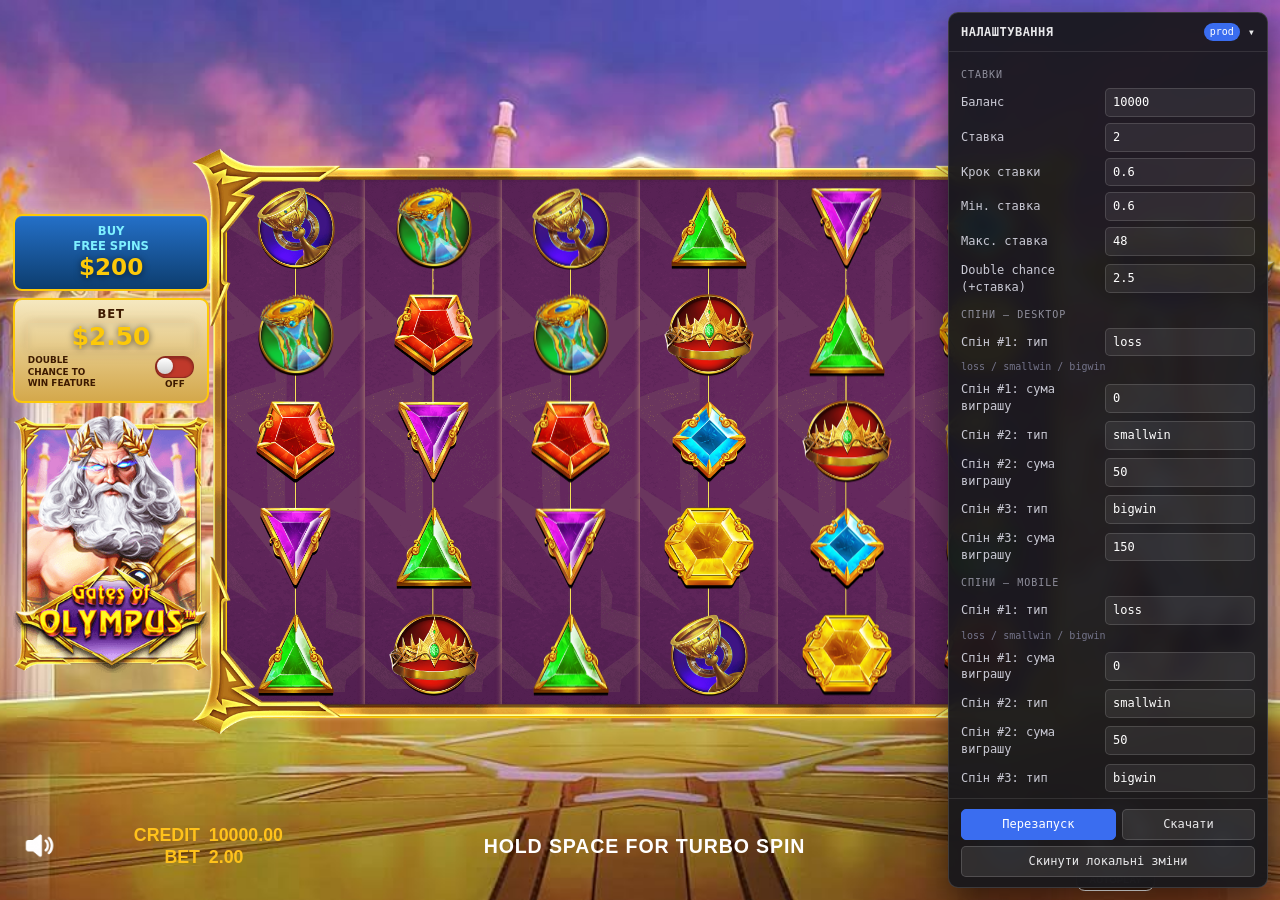
==== commit 620966a5: "build fix + uppdate" ====
--- a/docs/index.html
+++ b/docs/index.html
@@ -5,9 +5,9 @@
 		<meta name="viewport" content="width=device-width, initial-scale=1.0">
 		<link rel="shortcut icon" href="./assets/img/favicon.ico">
 		<title>Gates of Olympus</title>
-		<script type="module" crossorigin="" src="./js/index.min.js?v=1778190521930"></script>
-		<link rel="modulepreload" crossorigin="" href="./js/common.min.js?v=1778190521930">
-		<link rel="stylesheet" crossorigin="" href="./css/index.min.css?v=1778190521930">
+		<script type="module" crossorigin="" src="./js/index.min.js?v=1793309956276"></script>
+		<link rel="modulepreload" crossorigin="" href="./js/common.min.js?v=1793309956276">
+		<link rel="stylesheet" crossorigin="" href="./css/index.min.css?v=1793309956276">
 	</head>
 	<body>
 		<div class="wrapper">
